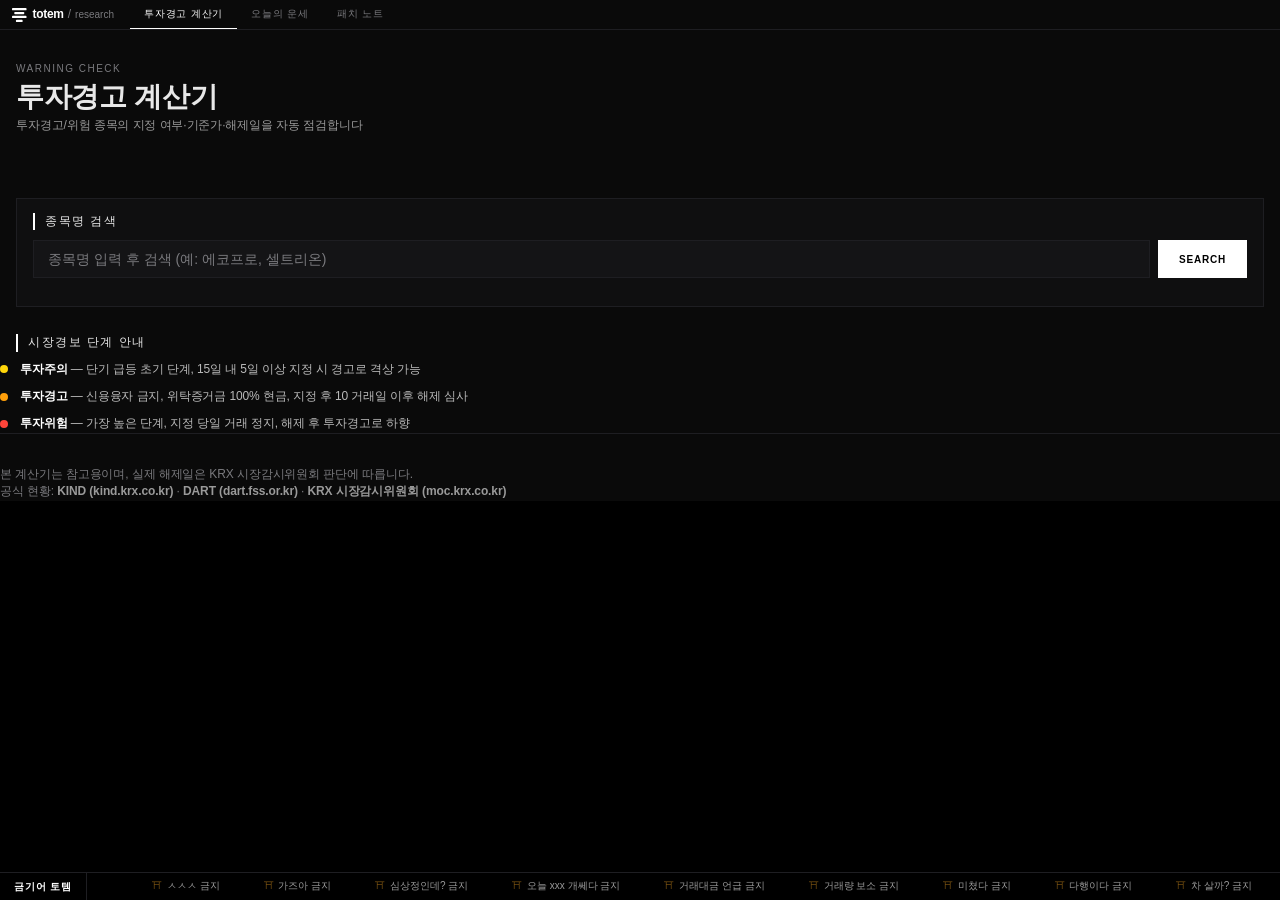
==== index.html @ 69f74df3 "Remove redundant about hero snapshot card The Primary/Data/Mode snapshot duplicated info already sho" ====
<!DOCTYPE html>
<html lang="ko">
<head>
  <meta charset="UTF-8" />
  <meta name="viewport" content="width=device-width, initial-scale=1.0" />
  <title>TOTEM | 투자경고 계산기</title>
  <meta name="description" content="KRX 투자경고·투자위험 종목의 지정 여부, 기준가, 해제 예정일을 점검하는 한국 주식 리서치 도구입니다." />
  <meta name="robots" content="index, follow" />
  <meta name="application-name" content="TOTEM" />
  <meta name="theme-color" content="#0A0A0A" />
  <meta name="color-scheme" content="dark" />
  <link rel="icon" type="image/svg+xml" href="assets/favicon.svg?v=20260425-4" />
  <link rel="canonical" href="https://totem-research.vercel.app/" />
  <meta property="og:type" content="website" />
  <meta property="og:locale" content="ko_KR" />
  <meta property="og:site_name" content="TOTEM" />
  <meta property="og:title" content="TOTEM | 투자경고 계산기" />
  <meta property="og:description" content="KRX 투자경고·투자위험 종목의 지정 여부, 기준가, 해제 예정일을 자동 점검합니다." />
  <meta property="og:url" content="https://totem-research.vercel.app/" />
  <meta name="twitter:card" content="summary" />
  <meta name="twitter:title" content="TOTEM | 투자경고 계산기" />
  <meta name="twitter:description" content="KRX 투자경고·투자위험 종목의 지정 여부, 기준가, 해제 예정일을 자동 점검합니다." />
  <script type="application/ld+json">
{"@context":"https://schema.org","@type":"WebApplication","name":"TOTEM","alternateName":"투자경고 계산기","url":"https://totem-research.vercel.app/","applicationCategory":"FinanceApplication","operatingSystem":"Web","inLanguage":"ko-KR","description":"KRX 투자경고·투자위험 종목의 지정 여부, 기준가, 해제 예정일을 점검하는 한국 주식 리서치 도구입니다.","isAccessibleForFree":true,"offers":{"@type":"Offer","price":"0","priceCurrency":"KRW"}}
  </script>
  <link rel="stylesheet" href="assets/app.css?v=20260426-14" />
  <script type="module" src="assets/app.js?v=20260426-6"></script>
</head>
<body>

<nav class="nav-bar" aria-label="주요 페이지">
  <div class="nav-inner" role="tablist" aria-label="페이지 전환">
    <button class="nav-title" id="nav-about" type="button" role="tab" data-page="about" aria-controls="page-about" aria-selected="false" tabindex="-1" aria-label="totem / research">
      <svg class="brand-mark" viewBox="0 0 26 25" aria-hidden="true">
        <rect x="0" y="0"  width="26" height="4" rx="1.5"/>
        <rect x="4" y="7"  width="18" height="4" rx="1.5"/>
        <rect x="0" y="14" width="26" height="4" rx="1.5"/>
        <rect x="7" y="21" width="12" height="4" rx="1.5"/>
      </svg>
      <span class="brand-text">totem</span>
      <span class="brand-sep" aria-hidden="true">/</span>
      <span class="brand-tag">research</span>
    </button>
    <button class="nav-item active" id="nav-warning" type="button" role="tab" data-page="warning" aria-controls="page-warning" aria-selected="true" aria-current="page">투자경고 계산기</button>
    <button class="nav-item" id="nav-fortune" type="button" role="tab" data-page="fortune" aria-controls="page-fortune" aria-selected="false" tabindex="-1">오늘의 운세</button>
    <button class="nav-item" id="nav-patchnotes" type="button" role="tab" data-page="patchnotes" aria-controls="page-patchnotes" aria-selected="false" tabindex="-1">패치 노트</button>
  </div>
</nav>

<div id="page-about" class="page-section" role="tabpanel" aria-labelledby="nav-about" aria-hidden="true" hidden>
  <div class="warning-terminal about-terminal">
    <div class="section-dark">
      <div class="section-inner">
        <section class="about-hero" aria-labelledby="aboutTitle">
          <div class="caps about-kicker">Research Terminal</div>
          <h1 id="aboutTitle" class="about-brand" aria-label="totem / research">
            <svg class="about-brand-mark" viewBox="0 0 26 25" aria-hidden="true">
              <rect x="0" y="0"  width="26" height="4" rx="1.5"/>
              <rect x="4" y="7"  width="18" height="4" rx="1.5"/>
              <rect x="0" y="14" width="26" height="4" rx="1.5"/>
              <rect x="7" y="21" width="12" height="4" rx="1.5"/>
            </svg>
            <span class="about-brand-text">totem</span>
            <span class="about-brand-sep" aria-hidden="true">/</span>
            <span class="about-brand-tag">research</span>
          </h1>
          <p>KRX 시장경보와 기업 공시를 한 화면에서 검증하는 개인 리서치 터미널입니다.</p>
        </section>

        <section class="tm-sec" aria-labelledby="aboutScopeTitle">
          <div class="tm-sec-head">
            <span class="t" id="aboutScopeTitle">서비스 범위</span>
          </div>
          <div class="tm-strip about-strip">
            <div class="tm-cell"><div class="l">시장경보</div><div class="v">투자주의 / 경고 / 위험</div><div class="s">KRX KIND 기준</div></div>
            <div class="tm-cell"><div class="l">가격 검증</div><div class="v">기준가 · 임계가 · 해제일</div><div class="s">NAVER 일별 시세</div></div>
            <div class="tm-cell"><div class="l">기업 리서치</div><div class="v">공시 · 재무 데이터</div><div class="s">DART 보조 지표</div></div>
          </div>
        </section>

        <section class="tm-sec" aria-labelledby="aboutPrinciplesTitle">
          <div class="tm-sec-head">
            <span class="t" id="aboutPrinciplesTitle">운영 원칙</span>
          </div>
          <div class="tm-rules about-rules">
            <div class="r"><span class="k">1</span><span class="v">공식 데이터 출처를 우선 사용하고, 자동 계산은 검증 보조 수단으로 제공합니다.</span><span class="m">VERIFY</span></div>
            <div class="r"><span class="k">2</span><span class="v">시장경보 조건은 KRX 기준을 기반으로 표시하되, 실제 지정과 해제는 거래소 판단을 따릅니다.</span><span class="m">KRX</span></div>
            <div class="r"><span class="k">3</span><span class="v">AI 및 자동화된 데이터 수집을 활용하므로 지연, 누락, 해석 오류가 발생할 수 있습니다.</span><span class="m">CHECK</span></div>
          </div>
        </section>

        <section class="tm-sec about-disclaimer" aria-labelledby="aboutDisclaimerTitle">
          <div class="tm-sec-head">
            <span class="t" id="aboutDisclaimerTitle">Disclaimer</span>
          </div>
          <div class="tm-verdict risk">
            <div class="ico" aria-hidden="true">!</div>
            <div class="body">
              <div class="head"><span class="tag">주의 고지</span></div>
              <div class="h">투자 권유가 아닌 개인 리서치 도구입니다.</div>
              <div class="b">이 도구는 개인적인 투자 리서치 용도로 제작되었으며, 상업적 목적이 아닙니다. 제공되는 데이터 및 분석 결과에는 오류가 있을 수 있고, 최종 투자 판단과 책임은 사용자 본인에게 있습니다.</div>
            </div>
          </div>
        </section>
      </div>
    </div>
  </div>
</div>

<div id="page-warning" class="page-section active" role="tabpanel" aria-labelledby="nav-warning" aria-hidden="false">
  <div class="warning-terminal">

  <div class="section-dark">
    <div class="section-inner">
      <div class="header">
        <div class="caps warning-kicker">Warning Check</div>
        <h1>투자경고 계산기</h1>
        <p>투자경고/위험 종목의 지정 여부·기준가·해제일을 자동 점검합니다</p>
      </div>

      <div class="server-notice" id="serverNotice" role="status">
        <strong>자동검색 기능</strong>을 사용하려면 로컬 서버가 필요합니다.<br/>
        터미널에서 <code class="server-command">python3 serve.py</code> 실행 후 새로고침하세요.
        KRX KIND에서 실시간으로 투자경고 지정일을 조회합니다.
      </div>

      <div class="card" role="search" aria-labelledby="searchHeading">
        <h2 id="searchHeading">종목명 검색</h2>
        <div class="form-group">
          <label class="sr-only" for="searchInput">종목명</label>
          <div class="search-row">
            <input
              type="text" id="searchInput"
              placeholder="종목명 입력 후 검색 (예: 에코프로, 셀트리온)"
              autocomplete="off"
              aria-controls="searchResults"
              aria-expanded="false"
            />
            <button class="search-btn" id="searchBtn" type="button">search</button>
          </div>
          <div class="search-results" id="searchResults" aria-label="검색 결과" aria-live="polite" aria-busy="false"></div>
        </div>
      </div>

      <input type="hidden" id="stockName" />
      <input type="hidden" id="designationDate" />
      <input type="hidden" id="warningType" value="warning_normal" />
      <input type="hidden" id="tradingStop" value="no" />
      <input type="hidden" id="resumeDate" />

      <div class="result-card" id="resultCard">

        <div class="tm-sym" id="sym-header">
          <div class="ticker">--</div>
          <div class="name-block">
            <div class="name">종목명</div>
            <div class="meta"></div>
          </div>
          <div class="chips"></div>
          <div class="px">
            <span class="val num">--</span>
            <span class="chg"></span>
          </div>
        </div>

        <section class="tm-sec" id="sec-timeline">
          <div class="tm-sec-head">
            <span class="t">지정 타임라인 · 10 거래일</span>
            <span class="src"></span>
          </div>
          <div class="tm-tl-body">
            <div class="tm-tl-track"></div>
            <div class="tm-tl-foot">
              <span><b class="d1"></b> · 지정</span>
              <span>T · <b class="d2"></b></span>
              <span><b class="d3"></b> · 해제 가능</span>
            </div>
          </div>
        </section>

        <section class="tm-sec" id="sec-conditions">
          <div class="tm-sec-head">
            <span class="t">해제 조건 · 투자경고</span>
          </div>
          <table class="tm-tbl">
            <thead>
              <tr>
                <th>조건</th>
                <th>기준일</th>
                <th>기준 종가</th>
                <th>×</th>
                <th>임계가</th>
                <th>T 종가</th>
                <th>Δ</th>
                <th>상태</th>
              </tr>
            </thead>
            <tbody id="conditionsTbody">
              <tr class="state-row"><td colspan="8">
                <div class="state-message state-message-loading" role="status">
                  <span class="state-message-label">조회 중</span>
                  <span class="state-message-text">조회 중...</span>
                </div>
              </td></tr>
            </tbody>
          </table>
          <div class="tm-verdict" id="sec-verdict" style="display:none">
            <div class="ico">
              <svg aria-hidden="true" focusable="false" width="16" height="16" viewBox="0 0 16 16" fill="none" stroke="currentColor" stroke-width="2" stroke-linecap="round" stroke-linejoin="round">
                <path d="M3 8l3 3 7-7"/>
              </svg>
            </div>
            <div class="body">
              <div class="head"><span class="tag">판정 대기</span></div>
              <div class="h"></div>
              <div class="b"></div>
            </div>
            <div class="side">
              <div class="d num"></div>
              <div class="l">해제 가능일</div>
            </div>
          </div>
        </section>

        <section class="tm-sec" id="sec-chart" style="display:none">
          <div class="tm-sec-head">
            <span class="t">시세 · 임계가</span>
          </div>
          <div class="tm-chart-wrap">
            <div class="tm-chart-tabs">
              <div class="flex"></div>
              <div class="legend" id="chartLegend"></div>
            </div>
            <div class="tm-chart" id="tvChartWarning" role="img" aria-label="시세와 임계가 차트"></div>
          </div>
        </section>

        <section class="tm-sec" id="sec-rules" style="display:none">
          <div class="tm-sec-head">
            <span class="t">KRX 규정</span>
          </div>
          <div class="tm-rules" id="rulesContent"></div>
        </section>

      </div>

      <div class="price-card" id="cautionCard" style="display:none">
        <h2>투자경고 지정 점검 <span class="heading-note">KRX KIND · NAVER</span></h2>
        <div class="price-meta" id="cautionMeta"></div>
        <div id="cautionContent"></div>
        <div class="overall-status" id="cautionVerdict" style="display:none"></div>
      </div>
    </div>
  </div>

  <div class="section-dark">
    <div class="section-inner">
      <section class="tm-sec stage-section" aria-labelledby="stageGuideTitle">
        <div class="tm-sec-head">
          <span class="t" id="stageGuideTitle">시장경보 단계 안내</span>
        </div>
        <div class="stage-list">
          <div class="stage-item">
            <div class="stage-dot dot-attention"></div>
            <div class="stage-text"><strong>투자주의</strong> — 단기 급등 초기 단계, 15일 내 5일 이상 지정 시 경고로 격상 가능</div>
          </div>
          <div class="stage-item">
            <div class="stage-dot dot-warning"></div>
            <div class="stage-text"><strong>투자경고</strong> — 신용융자 금지, 위탁증거금 100% 현금, 지정 후 10 거래일 이후 해제 심사</div>
          </div>
          <div class="stage-item">
            <div class="stage-dot dot-risk"></div>
            <div class="stage-text"><strong>투자위험</strong> — 가장 높은 단계, 지정 당일 거래 정지, 해제 후 투자경고로 하향</div>
          </div>
        </div>
      </section>

      <div class="footnote">
        본 계산기는 참고용이며, 실제 해제일은 KRX 시장감시위원회 판단에 따릅니다.<br />
        공식 현황: <strong>KIND (kind.krx.co.kr)</strong> · <strong>DART (dart.fss.or.kr)</strong> · <strong>KRX 시장감시위원회 (moc.krx.co.kr)</strong>
      </div>
    </div>
  </div>

  </div>
</div>

<div id="page-fortune" class="page-section" role="tabpanel" aria-labelledby="nav-fortune" aria-hidden="true" hidden>
  <div class="warning-terminal fortune-terminal">
    <div class="section-dark">
      <div class="section-inner">
        <section class="patch-hero" aria-labelledby="fortuneTitle">
          <div class="caps patch-kicker">Daily Fortune</div>
          <h1 id="fortuneTitle">오늘의 운세</h1>
          <p>재미로 보는 한 줄 운세입니다.</p>
        </section>
        <section class="tm-sec fortune-panel" aria-labelledby="fortunePanelTitle">
          <div class="tm-sec-head">
            <span class="t" id="fortunePanelTitle">오늘의 운세</span>
          </div>
          <div id="fortuneContent" class="fortune-content" aria-live="polite"></div>
        </section>
      </div>
    </div>
  </div>
</div>

<div id="page-patchnotes" class="page-section" role="tabpanel" aria-labelledby="nav-patchnotes" aria-hidden="true" hidden>
  <div class="warning-terminal patchnotes-terminal">
    <div class="section-dark">
      <div class="section-inner">
        <section class="patch-hero">
          <div class="caps patch-kicker">Release Log</div>
          <h1>패치 노트</h1>
          <p>신규 기능·개선·수정 내역을 최신 업데이트 순으로 정리합니다</p>
        </section>
        <section class="tm-sec patch-list">
          <div class="tm-sec-head">
            <span class="t">업데이트 로그</span>
          </div>
          <div id="patchnotesContent" class="patch-list-body">
            <div class="state-message state-message-loading" role="status">
              <span class="state-message-label">조회 중</span>
              <span class="state-message-text">불러오는 중...</span>
            </div>
          </div>
        </section>
      </div>
    </div>
  </div>
</div>

<div class="ticker-wrap" aria-hidden="true">
  <div class="ticker-track" id="tickerTrack"></div>
</div>
</body>
</html>
---- assets/app.css ----
@import url("./css/base.css?v=20260426-14");
@import url("./css/secondary-pages.css?v=20260426-14");
@import url("./css/terminal.css?v=20260426-14");
@import url("./css/about.css?v=20260426-14");
@import url("./css/responsive.css?v=20260426-14");
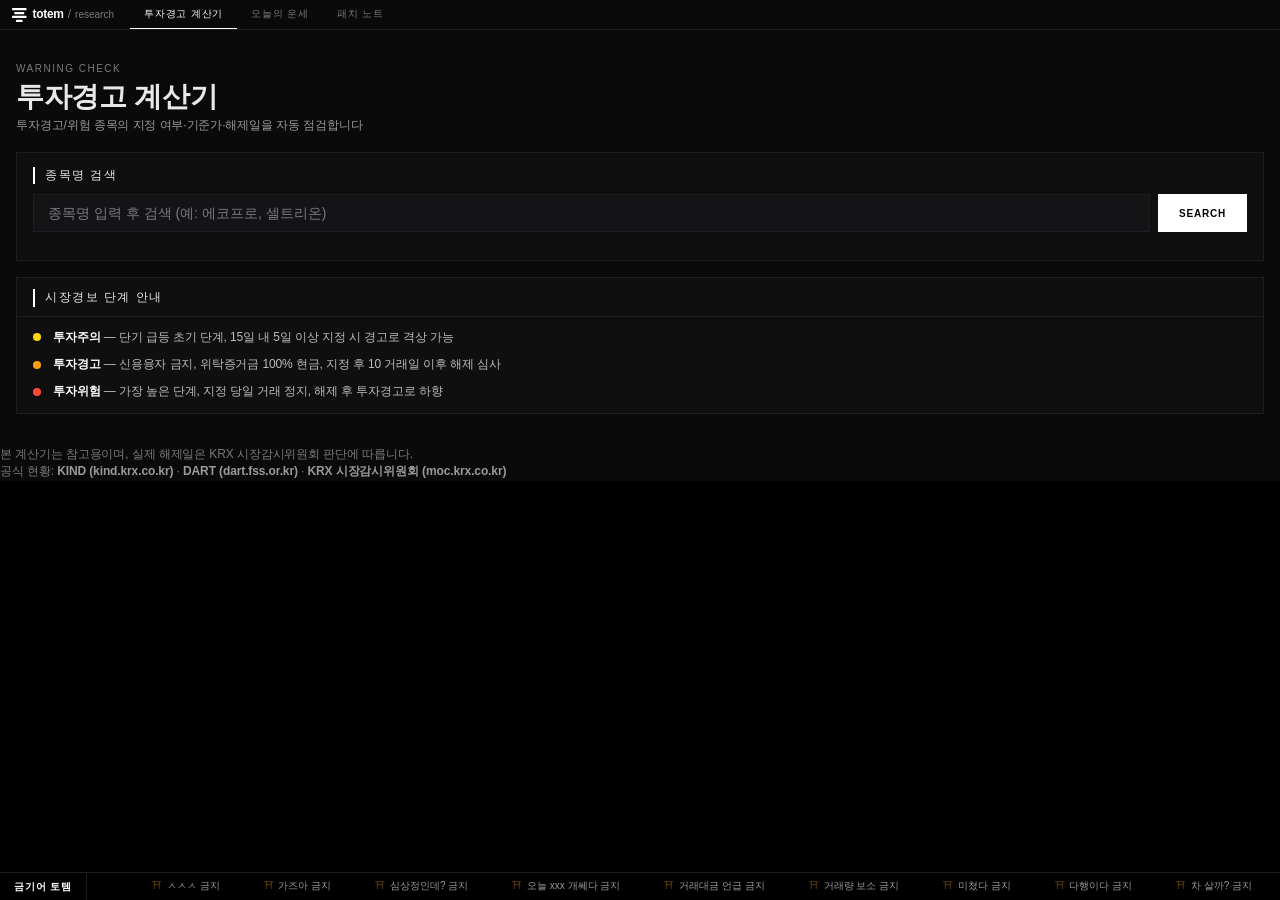
==== commit 84220cc5: "Match warning hero-to-card gap with other pages The generic .header { margin-bottom: 40px } from bas" ====
--- a/index.html
+++ b/index.html
@@ -23,7 +23,7 @@
   <script type="application/ld+json">
 {"@context":"https://schema.org","@type":"WebApplication","name":"TOTEM","alternateName":"투자경고 계산기","url":"https://totem-research.vercel.app/","applicationCategory":"FinanceApplication","operatingSystem":"Web","inLanguage":"ko-KR","description":"KRX 투자경고·투자위험 종목의 지정 여부, 기준가, 해제 예정일을 점검하는 한국 주식 리서치 도구입니다.","isAccessibleForFree":true,"offers":{"@type":"Offer","price":"0","priceCurrency":"KRW"}}
   </script>
-  <link rel="stylesheet" href="assets/app.css?v=20260426-14" />
+  <link rel="stylesheet" href="assets/app.css?v=20260426-16" />
   <script type="module" src="assets/app.js?v=20260426-6"></script>
 </head>
 <body>
--- a/assets/app.css
+++ b/assets/app.css
@@ -1,5 +1,5 @@
-@import url("./css/base.css?v=20260426-14");
-@import url("./css/secondary-pages.css?v=20260426-14");
-@import url("./css/terminal.css?v=20260426-14");
-@import url("./css/about.css?v=20260426-14");
-@import url("./css/responsive.css?v=20260426-14");
+@import url("./css/base.css?v=20260426-16");
+@import url("./css/secondary-pages.css?v=20260426-16");
+@import url("./css/terminal.css?v=20260426-16");
+@import url("./css/about.css?v=20260426-16");
+@import url("./css/responsive.css?v=20260426-16");
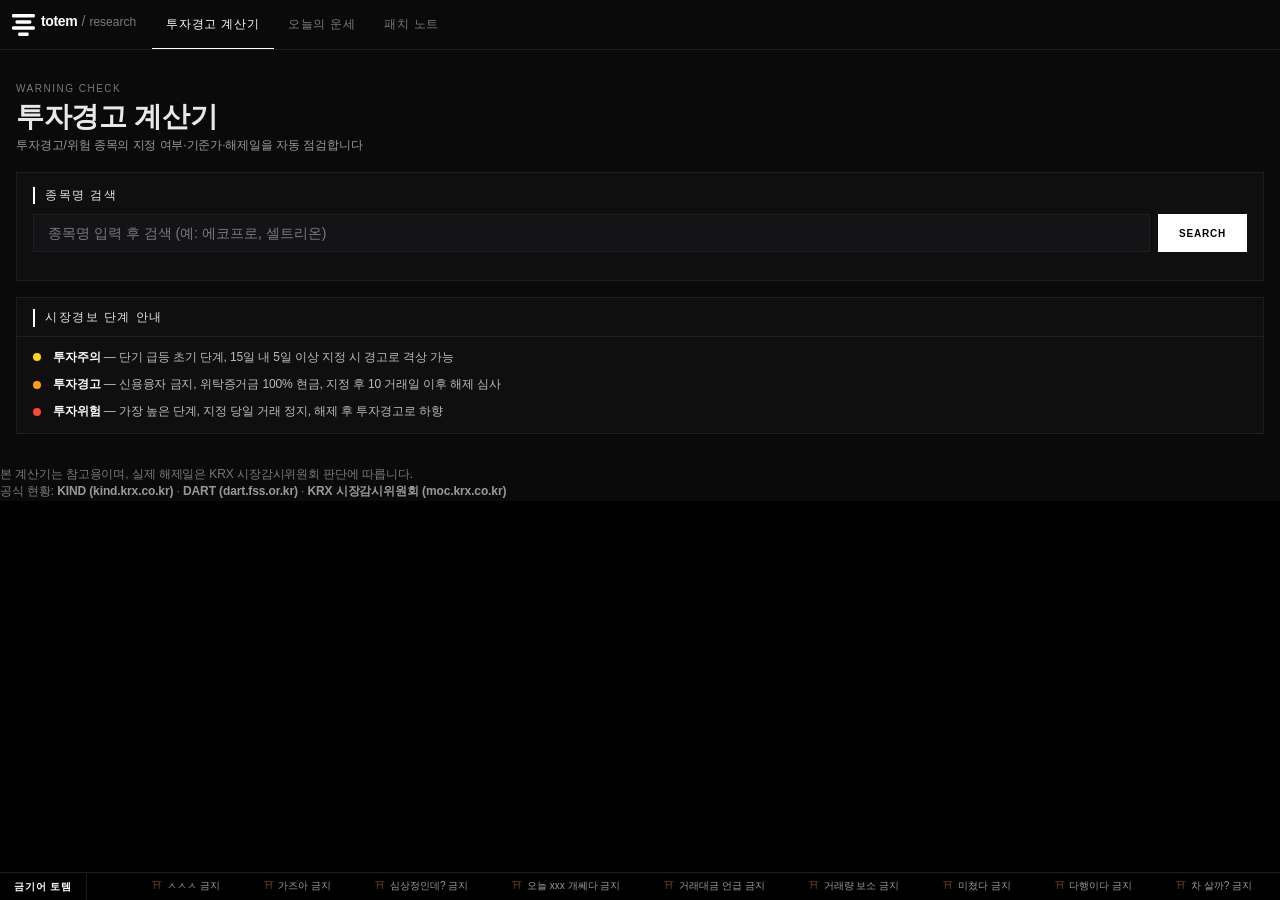
==== commit d212d893: "Increase nav bar height to 50px with bumped text and brand mark Original 30px bar felt too thin. Ste" ====
--- a/index.html
+++ b/index.html
@@ -23,7 +23,7 @@
   <script type="application/ld+json">
 {"@context":"https://schema.org","@type":"WebApplication","name":"TOTEM","alternateName":"투자경고 계산기","url":"https://totem-research.vercel.app/","applicationCategory":"FinanceApplication","operatingSystem":"Web","inLanguage":"ko-KR","description":"KRX 투자경고·투자위험 종목의 지정 여부, 기준가, 해제 예정일을 점검하는 한국 주식 리서치 도구입니다.","isAccessibleForFree":true,"offers":{"@type":"Offer","price":"0","priceCurrency":"KRW"}}
   </script>
-  <link rel="stylesheet" href="assets/app.css?v=20260426-16" />
+  <link rel="stylesheet" href="assets/app.css?v=20260426-20" />
   <script type="module" src="assets/app.js?v=20260426-6"></script>
 </head>
 <body>
--- a/assets/app.css
+++ b/assets/app.css
@@ -1,5 +1,5 @@
-@import url("./css/base.css?v=20260426-16");
-@import url("./css/secondary-pages.css?v=20260426-16");
-@import url("./css/terminal.css?v=20260426-16");
-@import url("./css/about.css?v=20260426-16");
-@import url("./css/responsive.css?v=20260426-16");
+@import url("./css/base.css?v=20260426-20");
+@import url("./css/secondary-pages.css?v=20260426-20");
+@import url("./css/terminal.css?v=20260426-20");
+@import url("./css/about.css?v=20260426-20");
+@import url("./css/responsive.css?v=20260426-20");
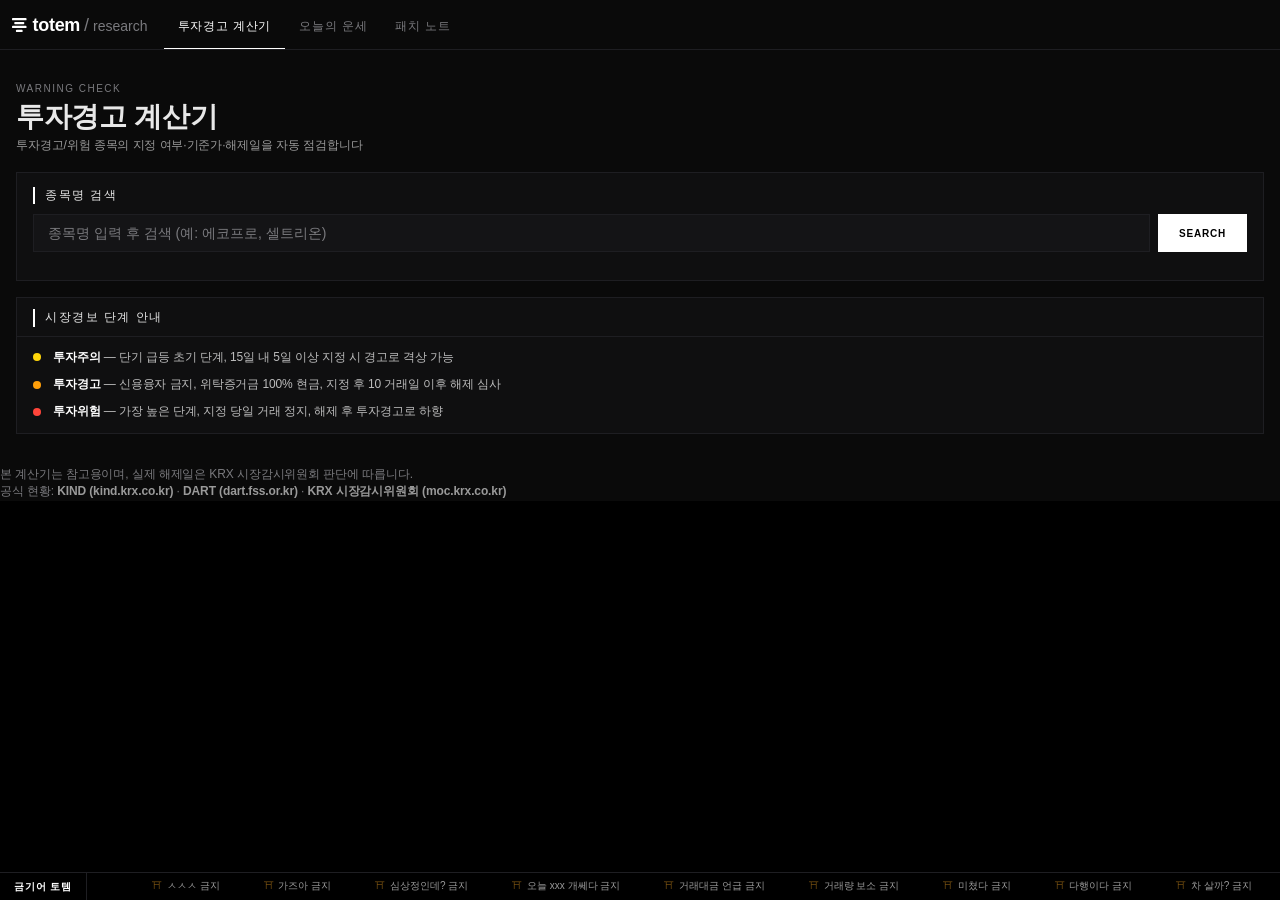
==== commit 11d95633: "Restore brand lockup proportions and baseline-align nav items Nav bar 30→50px bump (d212d89) scaled " ====
--- a/index.html
+++ b/index.html
@@ -23,8 +23,8 @@
   <script type="application/ld+json">
 {"@context":"https://schema.org","@type":"WebApplication","name":"TOTEM","alternateName":"투자경고 계산기","url":"https://totem-research.vercel.app/","applicationCategory":"FinanceApplication","operatingSystem":"Web","inLanguage":"ko-KR","description":"KRX 투자경고·투자위험 종목의 지정 여부, 기준가, 해제 예정일을 점검하는 한국 주식 리서치 도구입니다.","isAccessibleForFree":true,"offers":{"@type":"Offer","price":"0","priceCurrency":"KRW"}}
   </script>
-  <link rel="stylesheet" href="assets/app.css?v=20260426-20" />
-  <script type="module" src="assets/app.js?v=20260426-6"></script>
+  <link rel="stylesheet" href="assets/app.css?v=20260426-107" />
+  <script type="module" src="assets/app.js?v=20260426-102"></script>
 </head>
 <body>
 
@@ -296,7 +296,7 @@
         </section>
         <section class="tm-sec fortune-panel" aria-labelledby="fortunePanelTitle">
           <div class="tm-sec-head">
-            <span class="t" id="fortunePanelTitle">오늘의 운세</span>
+            <span class="t" id="fortunePanelTitle">행운이 함께하기를!</span>
           </div>
           <div id="fortuneContent" class="fortune-content" aria-live="polite"></div>
         </section>
--- a/assets/app.css
+++ b/assets/app.css
@@ -1,5 +1,5 @@
-@import url("./css/base.css?v=20260426-20");
-@import url("./css/secondary-pages.css?v=20260426-20");
+@import url("./css/base.css?v=20260426-24");
+@import url("./css/secondary-pages.css?v=20260426-99");
 @import url("./css/terminal.css?v=20260426-20");
 @import url("./css/about.css?v=20260426-20");
-@import url("./css/responsive.css?v=20260426-20");
+@import url("./css/responsive.css?v=20260426-21");
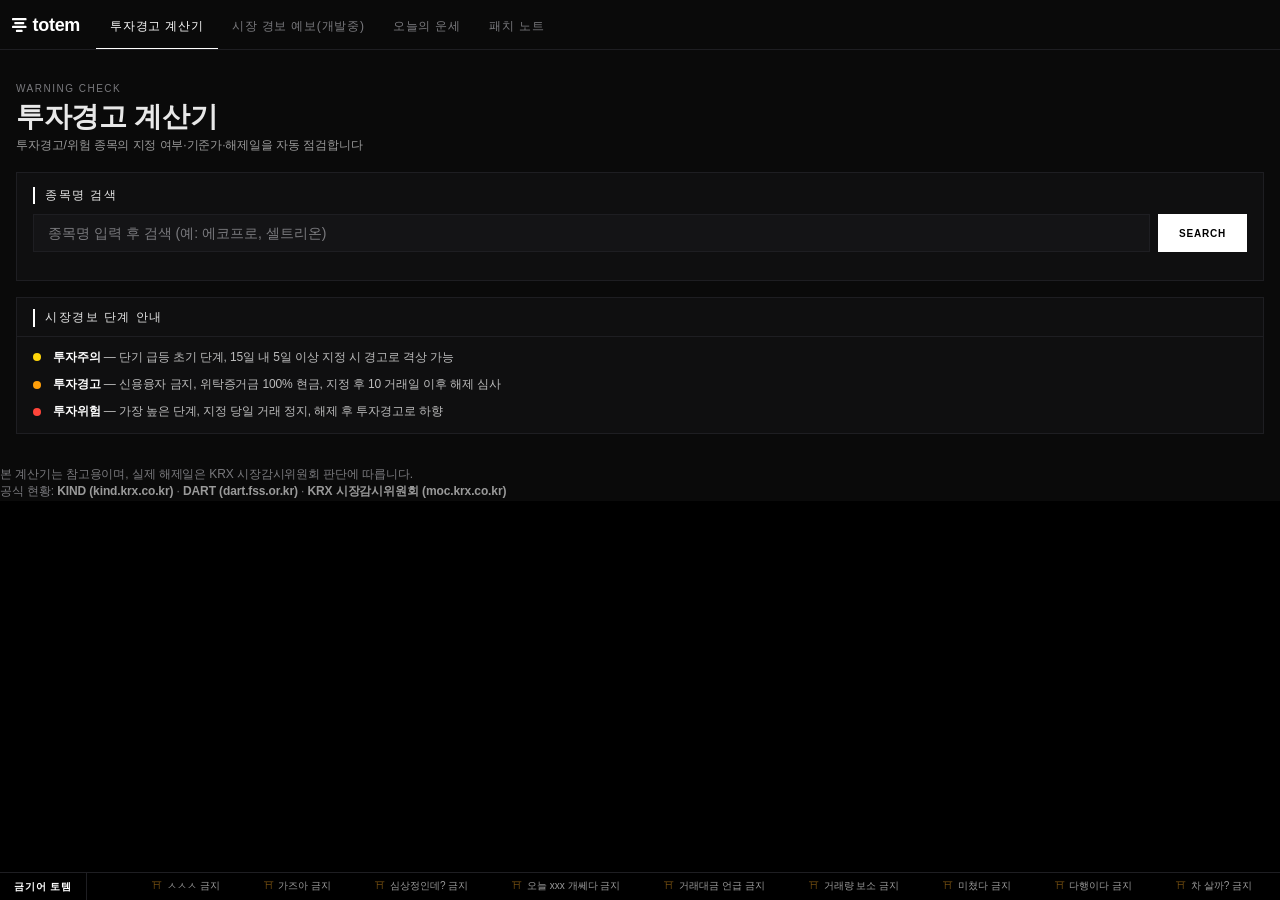
==== commit 2cee24c0: "Add market alert forecast dashboard" ====
--- a/index.html
+++ b/index.html
@@ -23,14 +23,14 @@
   <script type="application/ld+json">
 {"@context":"https://schema.org","@type":"WebApplication","name":"TOTEM","alternateName":"투자경고 계산기","url":"https://totem-research.vercel.app/","applicationCategory":"FinanceApplication","operatingSystem":"Web","inLanguage":"ko-KR","description":"KRX 투자경고·투자위험 종목의 지정 여부, 기준가, 해제 예정일을 점검하는 한국 주식 리서치 도구입니다.","isAccessibleForFree":true,"offers":{"@type":"Offer","price":"0","priceCurrency":"KRW"}}
   </script>
-  <link rel="stylesheet" href="assets/app.css?v=20260426-107" />
-  <script type="module" src="assets/app.js?v=20260426-102"></script>
+  <link rel="stylesheet" href="assets/app.css?v=20260427-1" />
+  <script type="module" src="assets/app.js?v=20260427-1"></script>
 </head>
 <body>
 
 <nav class="nav-bar" aria-label="주요 페이지">
   <div class="nav-inner" role="tablist" aria-label="페이지 전환">
-    <button class="nav-title" id="nav-about" type="button" role="tab" data-page="about" aria-controls="page-about" aria-selected="false" tabindex="-1" aria-label="totem / research">
+    <button class="nav-title" id="nav-about" type="button" role="tab" data-page="about" aria-controls="page-about" aria-selected="false" tabindex="-1" aria-label="totem">
       <svg class="brand-mark" viewBox="0 0 26 25" aria-hidden="true">
         <rect x="0" y="0"  width="26" height="4" rx="1.5"/>
         <rect x="4" y="7"  width="18" height="4" rx="1.5"/>
@@ -38,10 +38,9 @@
         <rect x="7" y="21" width="12" height="4" rx="1.5"/>
       </svg>
       <span class="brand-text">totem</span>
-      <span class="brand-sep" aria-hidden="true">/</span>
-      <span class="brand-tag">research</span>
     </button>
     <button class="nav-item active" id="nav-warning" type="button" role="tab" data-page="warning" aria-controls="page-warning" aria-selected="true" aria-current="page">투자경고 계산기</button>
+    <button class="nav-item" id="nav-forecast" type="button" role="tab" data-page="forecast" aria-controls="page-forecast" aria-selected="false" tabindex="-1">시장 경보 예보(개발중)</button>
     <button class="nav-item" id="nav-fortune" type="button" role="tab" data-page="fortune" aria-controls="page-fortune" aria-selected="false" tabindex="-1">오늘의 운세</button>
     <button class="nav-item" id="nav-patchnotes" type="button" role="tab" data-page="patchnotes" aria-controls="page-patchnotes" aria-selected="false" tabindex="-1">패치 노트</button>
   </div>
@@ -53,17 +52,7 @@
       <div class="section-inner">
         <section class="about-hero" aria-labelledby="aboutTitle">
           <div class="caps about-kicker">Research Terminal</div>
-          <h1 id="aboutTitle" class="about-brand" aria-label="totem / research">
-            <svg class="about-brand-mark" viewBox="0 0 26 25" aria-hidden="true">
-              <rect x="0" y="0"  width="26" height="4" rx="1.5"/>
-              <rect x="4" y="7"  width="18" height="4" rx="1.5"/>
-              <rect x="0" y="14" width="26" height="4" rx="1.5"/>
-              <rect x="7" y="21" width="12" height="4" rx="1.5"/>
-            </svg>
-            <span class="about-brand-text">totem</span>
-            <span class="about-brand-sep" aria-hidden="true">/</span>
-            <span class="about-brand-tag">research</span>
-          </h1>
+          <h1 id="aboutTitle">About</h1>
           <p>KRX 시장경보와 기업 공시를 한 화면에서 검증하는 개인 리서치 터미널입니다.</p>
         </section>
 
@@ -285,6 +274,29 @@
   </div>
 </div>
 
+<div id="page-forecast" class="page-section" role="tabpanel" aria-labelledby="nav-forecast" aria-hidden="true" hidden>
+  <div class="warning-terminal forecast-terminal">
+    <div class="section-dark">
+      <div class="section-inner">
+        <section class="patch-hero forecast-hero" aria-labelledby="forecastTitle">
+          <div class="caps patch-kicker">Market Alert Forecast</div>
+          <h1 id="forecastTitle">시장경보 예보</h1>
+          <p>KRX 투자경고 지정예고 후보를 경보와 주의보로 정리합니다.</p>
+        </section>
+
+        <section class="tm-sec forecast-panel" aria-labelledby="forecastPanelTitle">
+          <div class="tm-sec-head">
+            <span class="t" id="forecastPanelTitle">오늘의 예보</span>
+            <button class="forecast-refresh" id="forecastRefreshBtn" type="button">refresh</button>
+          </div>
+          <div class="tm-strip forecast-summary" id="forecastSummary"></div>
+          <div class="forecast-content" id="forecastContent" aria-live="polite"></div>
+        </section>
+      </div>
+    </div>
+  </div>
+</div>
+
 <div id="page-fortune" class="page-section" role="tabpanel" aria-labelledby="nav-fortune" aria-hidden="true" hidden>
   <div class="warning-terminal fortune-terminal">
     <div class="section-dark">
--- a/assets/app.css
+++ b/assets/app.css
@@ -1,5 +1,5 @@
-@import url("./css/base.css?v=20260426-24");
-@import url("./css/secondary-pages.css?v=20260426-99");
-@import url("./css/terminal.css?v=20260426-20");
-@import url("./css/about.css?v=20260426-20");
-@import url("./css/responsive.css?v=20260426-21");
+@import url("./css/base.css?v=20260427-1");
+@import url("./css/secondary-pages.css?v=20260427-1");
+@import url("./css/terminal.css?v=20260427-1");
+@import url("./css/about.css?v=20260427-1");
+@import url("./css/responsive.css?v=20260427-1");
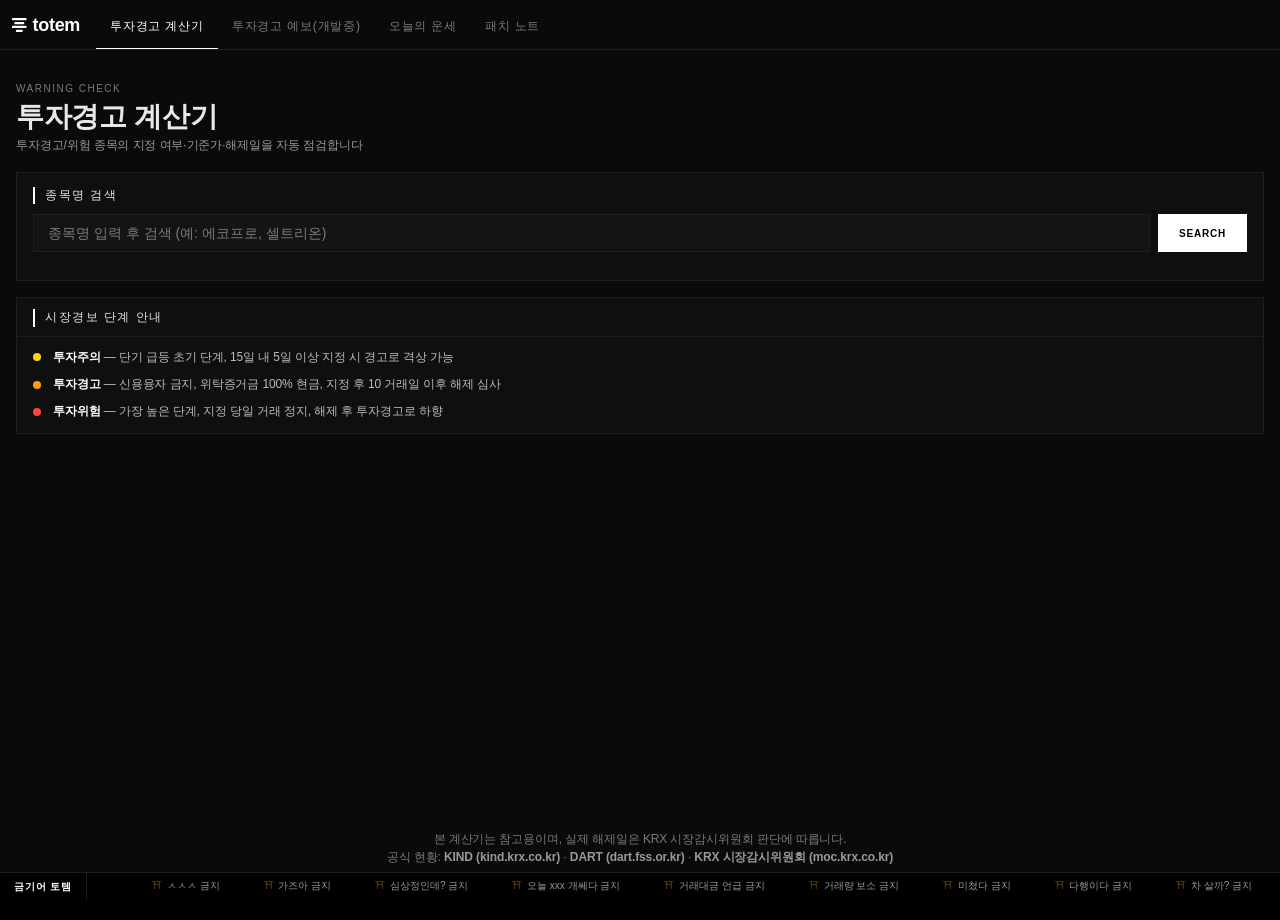
==== commit 82742af1: "feat: develop investment warning forecast" ====
--- a/index.html
+++ b/index.html
@@ -23,8 +23,8 @@
   <script type="application/ld+json">
 {"@context":"https://schema.org","@type":"WebApplication","name":"TOTEM","alternateName":"투자경고 계산기","url":"https://totem-research.vercel.app/","applicationCategory":"FinanceApplication","operatingSystem":"Web","inLanguage":"ko-KR","description":"KRX 투자경고·투자위험 종목의 지정 여부, 기준가, 해제 예정일을 점검하는 한국 주식 리서치 도구입니다.","isAccessibleForFree":true,"offers":{"@type":"Offer","price":"0","priceCurrency":"KRW"}}
   </script>
-  <link rel="stylesheet" href="assets/app.css?v=20260427-1" />
-  <script type="module" src="assets/app.js?v=20260427-1"></script>
+  <link rel="stylesheet" href="assets/app.css?v=20260427-4" />
+  <script type="module" src="assets/app.js?v=20260427-4"></script>
 </head>
 <body>
 
@@ -40,7 +40,7 @@
       <span class="brand-text">totem</span>
     </button>
     <button class="nav-item active" id="nav-warning" type="button" role="tab" data-page="warning" aria-controls="page-warning" aria-selected="true" aria-current="page">투자경고 계산기</button>
-    <button class="nav-item" id="nav-forecast" type="button" role="tab" data-page="forecast" aria-controls="page-forecast" aria-selected="false" tabindex="-1">시장 경보 예보(개발중)</button>
+    <button class="nav-item" id="nav-forecast" type="button" role="tab" data-page="forecast" aria-controls="page-forecast" aria-selected="false" tabindex="-1">투자경고 예보 <span class="forecast-dev-tag">(개발중)</span></button>
     <button class="nav-item" id="nav-fortune" type="button" role="tab" data-page="fortune" aria-controls="page-fortune" aria-selected="false" tabindex="-1">오늘의 운세</button>
     <button class="nav-item" id="nav-patchnotes" type="button" role="tab" data-page="patchnotes" aria-controls="page-patchnotes" aria-selected="false" tabindex="-1">패치 노트</button>
   </div>
@@ -280,8 +280,9 @@
       <div class="section-inner">
         <section class="patch-hero forecast-hero" aria-labelledby="forecastTitle">
           <div class="caps patch-kicker">Market Alert Forecast</div>
-          <h1 id="forecastTitle">시장경보 예보</h1>
-          <p>KRX 투자경고 지정예고 후보를 경보와 주의보로 정리합니다.</p>
+          <!-- 사용자가 기능 완성으로 판단해 삭제를 요청하기 전까지 (개발중) 태그 유지 -->
+          <h1 id="forecastTitle">투자경고 예보 <span class="forecast-dev-tag">(개발중)</span></h1>
+          <p>KRX 투자경고 지정예고 후보를 공개 가격조건 기준으로 경보·근접·관찰 단계로 정리합니다.</p>
         </section>
 
         <section class="tm-sec forecast-panel" aria-labelledby="forecastPanelTitle">
--- a/assets/app.css
+++ b/assets/app.css
@@ -1,5 +1,5 @@
-@import url("./css/base.css?v=20260427-1");
-@import url("./css/secondary-pages.css?v=20260427-1");
-@import url("./css/terminal.css?v=20260427-1");
-@import url("./css/about.css?v=20260427-1");
-@import url("./css/responsive.css?v=20260427-1");
+@import url("./css/base.css?v=20260427-4");
+@import url("./css/secondary-pages.css?v=20260427-4");
+@import url("./css/terminal.css?v=20260427-4");
+@import url("./css/about.css?v=20260427-4");
+@import url("./css/responsive.css?v=20260427-4");
